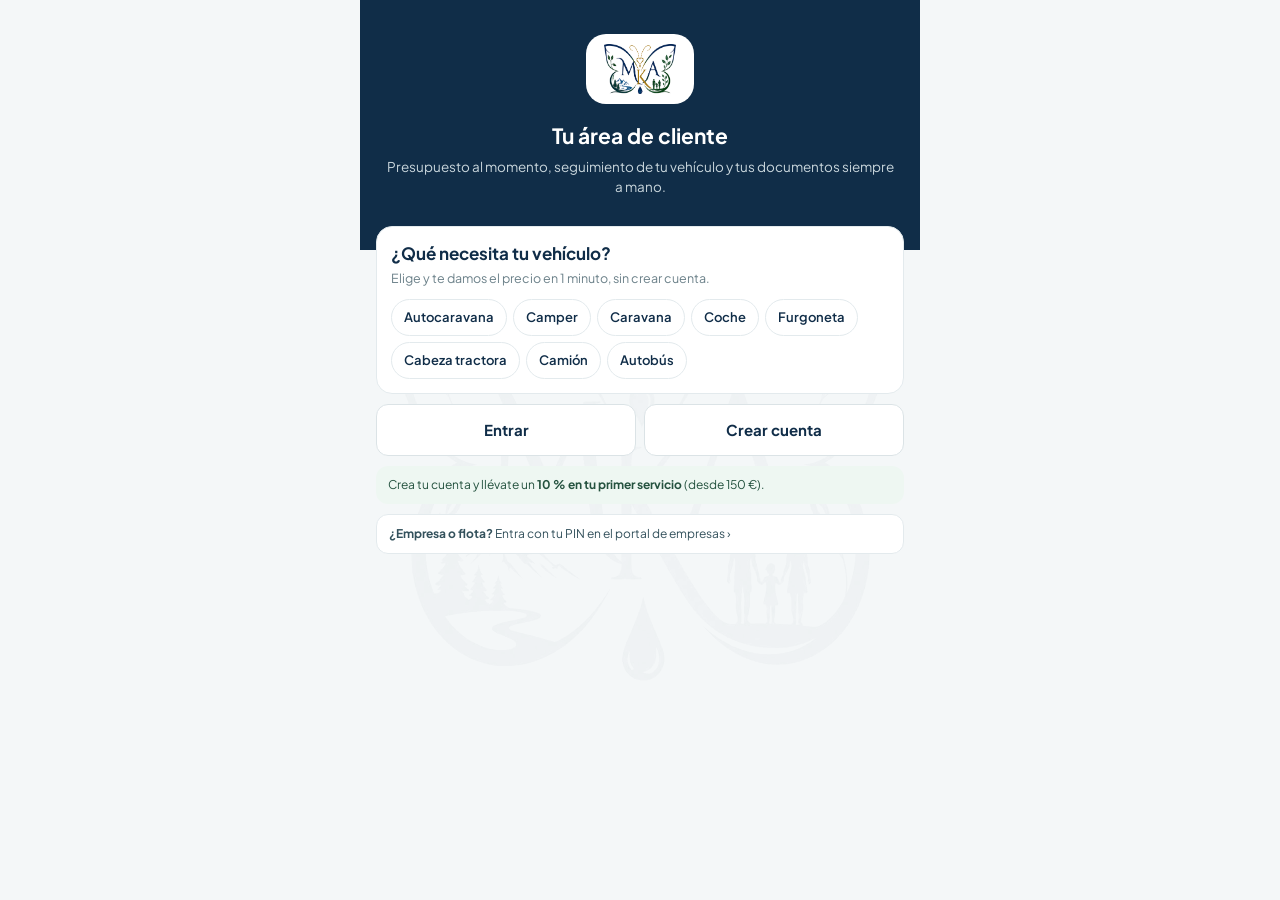
==== cliente.html @ a280c0d6 "v3.9.1: une la procedencia de clientes con los bonos comprables, explicaciones del presupuesto y mon" ====
<!doctype html>
<html lang="es">
<head>
<meta charset="utf-8">
<meta name="viewport" content="width=device-width,initial-scale=1,viewport-fit=cover">
<title>Efecto Mariposa · Tu área de cliente</title>
<meta name="theme-color" content="#ffffff">
<meta name="description" content="Pide tu presupuesto de limpieza de autocaravana, camper, caravana o coche en 1 minuto y sigue tu servicio.">
<link rel="icon" type="image/png" href="icons/favicon.png">
<link rel="apple-touch-icon" href="icons/apple-touch-icon.png">
<link rel="preconnect" href="https://fonts.googleapis.com">
<link rel="stylesheet" href="https://fonts.googleapis.com/css2?family=Plus+Jakarta+Sans:wght@400;500;600;700&display=swap">
<link rel="stylesheet" href="cliente.css?v=3.9.1">
</head>
<body>
<img class="wm" src="icons/watermark.png" alt="" aria-hidden="true">
<div id="app"></div>
<script src="config.js?v=3.9.1"></script>
<script src="cliente.js?v=3.9.1"></script>
</body>
</html>
---- cliente.css ----
:root{--navy:#102d48;--green:#1f7a58;--green-d:#176447;--gold:#ac812e;--bg:#f4f7f8;--ink:#1d3340;--muted:#6b8089;--line:#e3eaed;--soft:#eef7f2;--warn:#fdf6e6;--warn-i:#7a5a12;--bad:#a32d2d}
*{box-sizing:border-box;-webkit-tap-highlight-color:transparent}
html,body{margin:0;background:var(--bg);color:var(--ink);font:15px/1.45 'Plus Jakarta Sans',-apple-system,BlinkMacSystemFont,'Segoe UI',Roboto,Arial,sans-serif;-webkit-font-smoothing:antialiased}
button,input,select,textarea{font:inherit;color:inherit}
a{color:var(--green)}
h1,h2,h3,p{margin:0}
.wm{position:fixed;width:min(520px,110vw);left:50%;top:52%;transform:translate(-50%,-50%);opacity:.045;pointer-events:none;z-index:0}
#app{position:relative;z-index:1;max-width:560px;margin:0 auto;min-height:100vh;padding-bottom:110px}
.top{background:#fff;border-bottom:1px solid var(--line);padding:12px 16px;display:flex;align-items:center;gap:10px;position:sticky;top:0;z-index:5}
.top img{height:34px}
.top .tt{flex:1;min-width:0}
.top small{display:block;font-size:11px;color:var(--muted);letter-spacing:.5px;text-transform:uppercase}
.top b{display:block;font-size:16px;color:var(--navy);white-space:nowrap;overflow:hidden;text-overflow:ellipsis}
.ib{width:40px;height:40px;border-radius:12px;border:1px solid var(--line);background:#fff;display:flex;align-items:center;justify-content:center;cursor:pointer;flex:none;color:var(--navy);text-decoration:none;font-size:20px}
.pad{padding:12px 16px;display:flex;flex-direction:column;gap:10px}
.card{background:#fff;border:1px solid var(--line);border-radius:16px;padding:14px}
.hero{background:var(--navy);color:#fff;padding:34px 24px 54px;text-align:center}
.hero .lg{background:#fff;border-radius:20px;padding:10px 18px;display:inline-block}
.hero .lg img{height:50px;display:block}
.hero h1{font-size:21px;margin-top:12px}
.hero p{color:#c9d6dc;font-size:13.5px;margin-top:6px}
.lift{margin-top:-36px}
.btn{display:block;width:100%;border:0;border-radius:12px;padding:14px;font-weight:700;font-size:15px;cursor:pointer;text-align:center;text-decoration:none;background:var(--green);color:#fff}
.btn:disabled{opacity:.5;cursor:default}
.btn.navy{background:var(--navy)}.btn.gold{background:var(--gold)}
.btn.ghost{background:#fff;color:var(--navy);border:1px solid #dbe3e6}
.btn.sm{padding:9px 12px;font-size:13px;width:auto;display:inline-block}
.f{display:block;font-size:12px;color:#5b7079;font-weight:600}
.in{display:block;width:100%;margin-top:5px;min-height:44px;border:1px solid #dbe3e6;border-radius:12px;padding:10px 14px;font-size:15px;background:#fff}
textarea.in{min-height:80px;resize:vertical}
.ck{display:flex;gap:10px;align-items:flex-start;font-size:12.5px;color:#33515c;cursor:pointer}
.ck input{width:18px;height:18px;margin-top:1px;accent-color:var(--green);flex:none}
.seg{display:flex;background:#e9eff1;border-radius:12px;padding:4px;gap:2px}
.seg button{flex:1;border:0;border-radius:9px;padding:9px 4px;font-size:13px;font-weight:600;cursor:pointer;background:transparent;color:var(--navy)}
.seg button.on{background:#fff}
.h{font-size:13.5px;font-weight:700;color:var(--navy);margin:10px 2px 2px}
.h small{display:block;font-weight:500;font-size:11.5px;color:var(--muted)}
.chips{display:flex;flex-wrap:wrap;gap:6px}
.chip{border:1px solid var(--line);background:#fff;border-radius:20px;padding:8px 12px;font-size:13px;font-weight:600;cursor:pointer;color:var(--navy)}
.chip.on{background:var(--green);border-color:var(--green);color:#fff}
.chip:disabled{opacity:.45;cursor:default}
.chip i{font-style:normal;font-weight:700;margin-left:6px;opacity:.85}
.opt{width:100%;text-align:left;border:1px solid var(--line);background:#fff;border-radius:14px;padding:11px 13px;display:flex;gap:10px;align-items:center;cursor:pointer}
.opt.on{background:var(--soft);border:2px solid var(--green);padding:10px 12px}
.opt:disabled{opacity:.5;cursor:default}
.opt .dot{width:20px;height:20px;border-radius:50%;border:2px solid #c5d1d6;flex:none}
.opt.on .dot{border:6px solid var(--green)}
.opt.chk .dot{border-radius:6px;display:flex;align-items:center;justify-content:center;font-size:13px;font-weight:700;color:#fff}
.opt.chk.on .dot{border:2px solid var(--green);background:var(--green)}
.opt .t{flex:1;min-width:0}.opt b{display:block;font-size:14px;color:var(--navy)}.opt span{display:block;font-size:12px;color:var(--muted);line-height:1.35}
.opt .p{font-weight:700;font-size:13px;color:var(--navy);white-space:nowrap}
.bar{position:fixed;left:0;right:0;bottom:0;z-index:6;background:#fff;border-top:1px solid var(--line);padding:10px 16px calc(14px + env(safe-area-inset-bottom,0px))}
.bar .in2{max-width:528px;margin:0 auto}
.bar .row{display:flex;gap:12px;align-items:center}
.bar .tot{flex:1}.bar .tot small{display:block;font-size:11px;color:var(--muted)}.bar .tot b{font-size:21px;color:var(--navy)}
.bar .dsc{display:flex;justify-content:space-between;font-size:11.5px;margin-bottom:3px;color:var(--muted)}
.bar .dsc.on{color:var(--green)}
.bar .btn{width:auto;padding:13px 20px}
.note{font-size:12px;line-height:1.5;border-radius:12px;padding:10px 12px;background:var(--soft);color:#24523f}
.note.warn{background:var(--warn);color:var(--warn-i)}
.note.info{background:#fff;border:1px solid var(--line);color:#33515c}
.grid2{display:grid;grid-template-columns:repeat(2,minmax(0,1fr));gap:8px}
.slot{height:110px;border-radius:14px;border:2px dashed #b9c9cf;background:#fff;display:flex;flex-direction:column;align-items:center;justify-content:center;gap:4px;cursor:pointer;position:relative;overflow:hidden;padding:6px;text-align:center}
.slot b{font-size:12.5px;color:var(--navy)}.slot span{font-size:11px;color:var(--muted)}
.slot.done{border:2px solid var(--green)}
.slot img{position:absolute;inset:0;width:100%;height:100%;object-fit:cover}
.slot .ok{position:absolute;right:6px;top:6px;background:var(--green);color:#fff;border-radius:10px;font-size:11px;font-weight:700;padding:2px 7px}
.lines{font-size:13.5px}
.lines div{display:flex;justify-content:space-between;gap:10px;padding:7px 0;border-bottom:1px solid #eef2f4}
.lines b{white-space:nowrap}
.lines .d{color:var(--green)}
.lines .tt{background:var(--navy);color:#fff;border-radius:10px;padding:11px 12px;margin-top:6px;border:0}
.lines .tt b{font-size:18px}
.steps .s{display:flex;gap:10px;align-items:flex-start;padding:5px 0}
.steps .k{width:22px;height:22px;border-radius:50%;flex:none;display:flex;align-items:center;justify-content:center;font-size:12px;font-weight:700;color:#fff;background:#c5d1d6}
.steps .s.done .k{background:var(--green)}.steps .s.now .k{background:var(--gold)}
.steps .s b{font-size:13.5px;color:var(--navy)}.steps .s div span{display:block;font-size:11.5px;color:var(--muted)}
.st{font-size:11px;font-weight:700;padding:5px 9px;border-radius:20px;background:var(--warn);color:var(--warn-i);white-space:nowrap}
.st.ok{background:var(--soft);color:var(--green)}.st.bad{background:#fdecec;color:var(--bad)}
.chat{display:flex;flex-direction:column;gap:6px;max-height:340px;overflow:auto}
.msg{max-width:84%;border-radius:14px;padding:8px 11px;font-size:13.5px;line-height:1.4}
.msg small{display:block;font-size:10.5px;opacity:.7;margin-top:2px}
.msg.c{align-self:flex-end;background:var(--green);color:#fff;border-bottom-right-radius:4px}
.msg.e{align-self:flex-start;background:#eef2f4;border-bottom-left-radius:4px}
.msg.s{align-self:center;background:transparent;color:var(--muted);font-size:12px;text-align:center}
.promo{background:var(--navy);color:#fff;border-radius:16px;padding:16px;position:relative;overflow:hidden}
.promo .badge{position:absolute;right:-14px;top:-14px;width:84px;height:84px;border-radius:50%;background:var(--gold);display:flex;align-items:flex-end;padding:0 0 18px 16px;font-size:19px;font-weight:700}
.promo h3{font-size:16px;max-width:215px}.promo p{font-size:12px;color:#c9d6dc;margin:4px 0 10px;max-width:270px;line-height:1.5}
.li{display:flex;gap:12px;align-items:center;padding:12px 0;border-bottom:1px solid #eef2f4;text-decoration:none;color:inherit;cursor:pointer}
.li:last-child{border-bottom:0}
.li .g{flex:1;min-width:0}.li b{display:block;font-size:14px;color:var(--navy)}.li span{display:block;font-size:12px;color:var(--muted)}
.toast{position:fixed;left:50%;bottom:120px;transform:translateX(-50%);background:var(--navy);color:#fff;border-radius:12px;padding:10px 16px;font-size:13.5px;z-index:20;max-width:90vw;box-shadow:0 6px 20px rgba(0,0,0,.18)}
.toast.err{background:var(--bad)}
.muted{color:var(--muted)}.small{font-size:12.5px}.center{text-align:center}
.spin{width:28px;height:28px;border:3px solid #dbe3e6;border-top-color:var(--green);border-radius:50%;animation:sp 1s linear infinite;margin:40px auto}
@keyframes sp{to{transform:rotate(360deg)}}
.prep li{margin:4px 0;font-size:13px}
details summary{cursor:pointer;font-weight:700;color:var(--navy);font-size:13.5px}

.wcard{position:relative;overflow:hidden;border-radius:18px;padding:16px;color:#fff;background:linear-gradient(135deg,#102d48,#1c4a6e);box-shadow:0 6px 18px rgba(16,45,72,.18)}
.wcard.gift{background:linear-gradient(135deg,#ac812e,#d1a64e)}
.wcard.off{filter:grayscale(.7);opacity:.7}
.wcard .wtop{display:flex;justify-content:space-between;font-size:11px;letter-spacing:1.2px;opacity:.9;font-weight:600}
.wcard .wst{background:rgba(255,255,255,.2);border-radius:20px;padding:2px 9px;letter-spacing:0}
.wcard .wname{font-size:17px;font-weight:700;margin-top:8px}
.wcard .wsub{font-size:12px;opacity:.88;margin-top:4px;line-height:1.45}
.wcard .wamt{font-size:34px;font-weight:700;margin-top:6px}
.wcard .wcode{display:inline-block;font-size:17px;letter-spacing:3px;font-weight:700;background:rgba(255,255,255,.18);border:1px dashed rgba(255,255,255,.7);border-radius:10px;padding:4px 12px;margin-top:4px}
.wcard .wvis{display:flex;gap:6px;margin-top:10px}
.wcard .wvis span{flex:1;height:30px;border-radius:9px;background:rgba(255,255,255,.14);display:flex;align-items:center;justify-content:center;font-size:12px;font-weight:700}
.wcard .wvis span.on{background:#1f7a58}
.wcard .wbar{height:6px;border-radius:4px;background:rgba(255,255,255,.2);margin-top:10px;overflow:hidden}
.wcard .wbar i{display:block;height:100%;background:#7fd1ad}
.wcard .wpay{background:#fff;color:var(--ink);border-radius:12px;padding:10px 12px;margin-top:10px;font-size:13px;line-height:1.5}
.wcard .stamp{position:absolute;right:14px;top:40px;transform:rotate(-14deg);border:3px solid #fff;border-radius:8px;padding:2px 10px;font-weight:800;letter-spacing:3px;font-size:18px;opacity:.9}
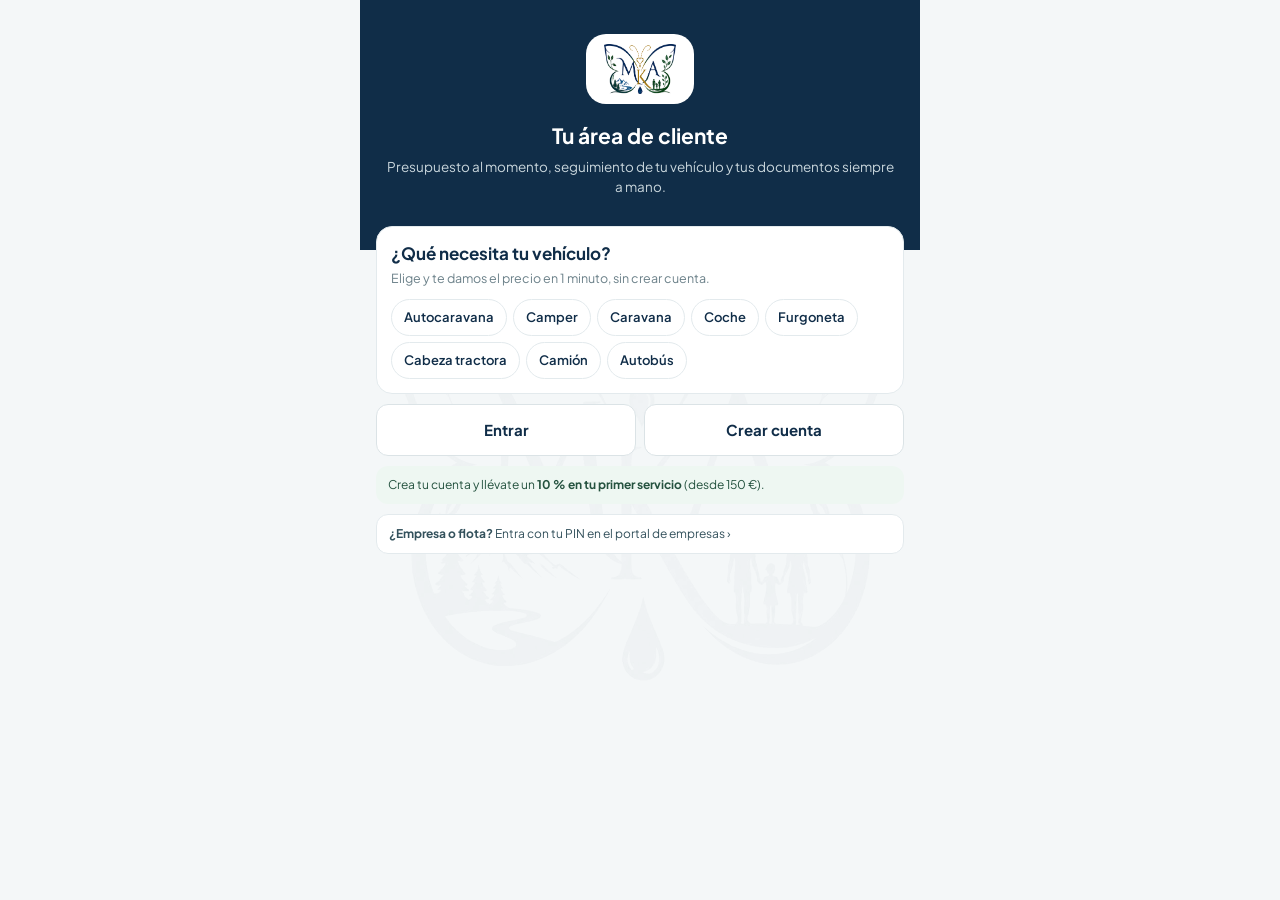
==== commit d93454b8: "v4.0: hilo único solicitud → servicio → entrega → cliente, «Para atender hoy», buscador de clientes," ====
--- a/cliente.html
+++ b/cliente.html
@@ -10,12 +10,12 @@
 <link rel="apple-touch-icon" href="icons/apple-touch-icon.png">
 <link rel="preconnect" href="https://fonts.googleapis.com">
 <link rel="stylesheet" href="https://fonts.googleapis.com/css2?family=Plus+Jakarta+Sans:wght@400;500;600;700&display=swap">
-<link rel="stylesheet" href="cliente.css?v=3.9.1">
+<link rel="stylesheet" href="cliente.css?v=4.0.0">
 </head>
 <body>
 <img class="wm" src="icons/watermark.png" alt="" aria-hidden="true">
 <div id="app"></div>
-<script src="config.js?v=3.9.1"></script>
-<script src="cliente.js?v=3.9.1"></script>
+<script src="config.js?v=4.0.0"></script>
+<script src="cliente.js?v=4.0.0"></script>
 </body>
 </html>
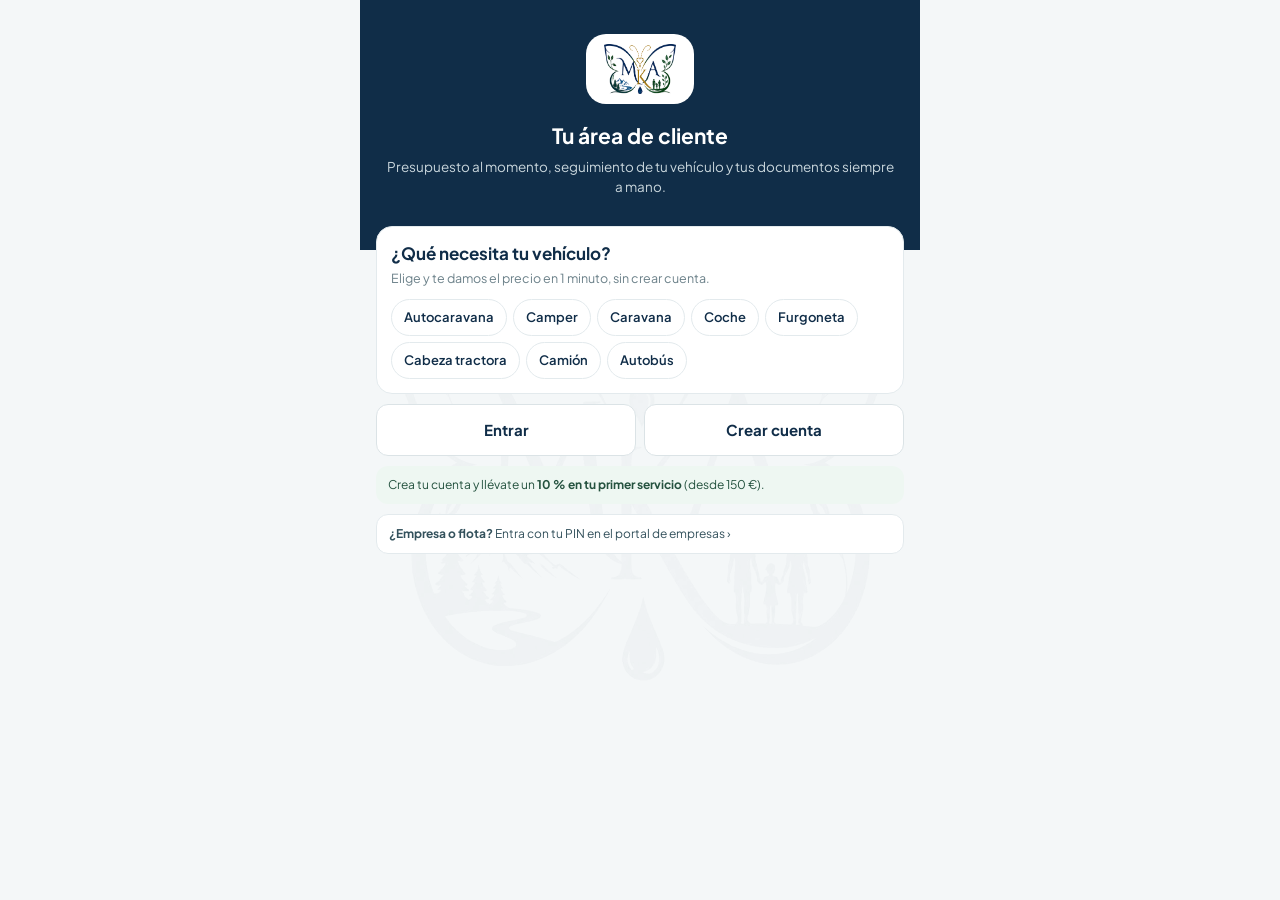
==== commit 8d4b4ef1: "v4.1: una sola puerta con correo y contraseña para particulares, empresas y colaboradores; colaborad" ====
--- a/cliente.html
+++ b/cliente.html
@@ -10,12 +10,12 @@
 <link rel="apple-touch-icon" href="icons/apple-touch-icon.png">
 <link rel="preconnect" href="https://fonts.googleapis.com">
 <link rel="stylesheet" href="https://fonts.googleapis.com/css2?family=Plus+Jakarta+Sans:wght@400;500;600;700&display=swap">
-<link rel="stylesheet" href="cliente.css?v=4.0.0">
+<link rel="stylesheet" href="cliente.css?v=4.1.0">
 </head>
 <body>
 <img class="wm" src="icons/watermark.png" alt="" aria-hidden="true">
 <div id="app"></div>
-<script src="config.js?v=4.0.0"></script>
-<script src="cliente.js?v=4.0.0"></script>
+<script src="config.js?v=4.1.0"></script>
+<script src="cliente.js?v=4.1.0"></script>
 </body>
 </html>
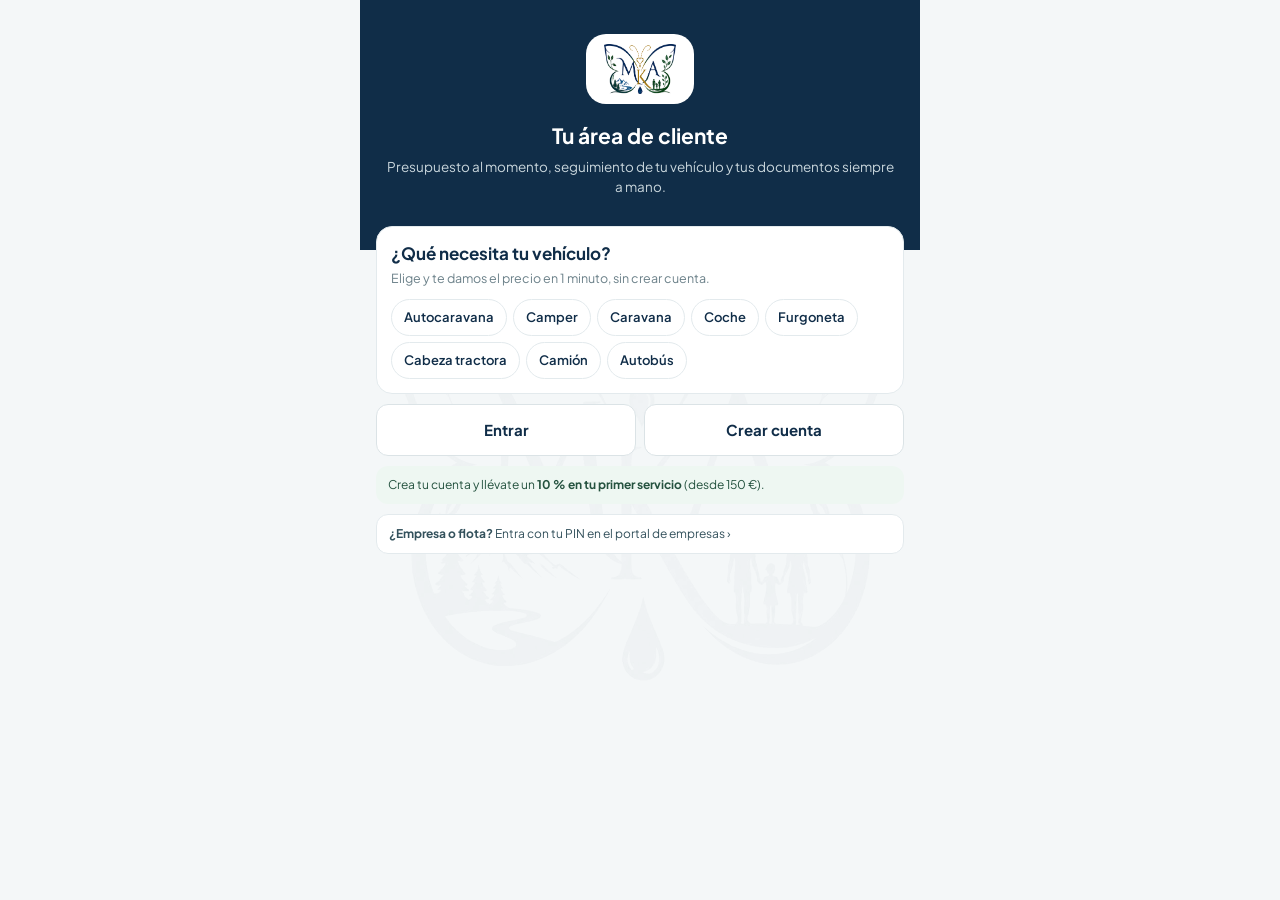
==== commit 068d7834: "v4.2: usar el bono desde el área de cliente en un toque (elige servicio, vehículo, lugar y día), vis" ====
--- a/cliente.html
+++ b/cliente.html
@@ -10,12 +10,12 @@
 <link rel="apple-touch-icon" href="icons/apple-touch-icon.png">
 <link rel="preconnect" href="https://fonts.googleapis.com">
 <link rel="stylesheet" href="https://fonts.googleapis.com/css2?family=Plus+Jakarta+Sans:wght@400;500;600;700&display=swap">
-<link rel="stylesheet" href="cliente.css?v=4.1.0">
+<link rel="stylesheet" href="cliente.css?v=4.2.0">
 </head>
 <body>
 <img class="wm" src="icons/watermark.png" alt="" aria-hidden="true">
 <div id="app"></div>
-<script src="config.js?v=4.1.0"></script>
-<script src="cliente.js?v=4.1.0"></script>
+<script src="config.js?v=4.2.0"></script>
+<script src="cliente.js?v=4.2.0"></script>
 </body>
 </html>
--- a/cliente.css
+++ b/cliente.css
@@ -113,3 +113,5 @@
 .wcard .wbar i{display:block;height:100%;background:#7fd1ad}
 .wcard .wpay{background:#fff;color:var(--ink);border-radius:12px;padding:10px 12px;margin-top:10px;font-size:13px;line-height:1.5}
 .wcard .stamp{position:absolute;right:14px;top:40px;transform:rotate(-14deg);border:3px solid #fff;border-radius:8px;padding:2px 10px;font-weight:800;letter-spacing:3px;font-size:18px;opacity:.9}
+.wuse{margin-top:10px;background:rgba(255,255,255,.18);border:1px solid rgba(255,255,255,.35);border-radius:10px;padding:9px 12px;text-align:center;font-weight:700;color:#fff}
+.wcard[data-bono]:active{transform:scale(.99)}
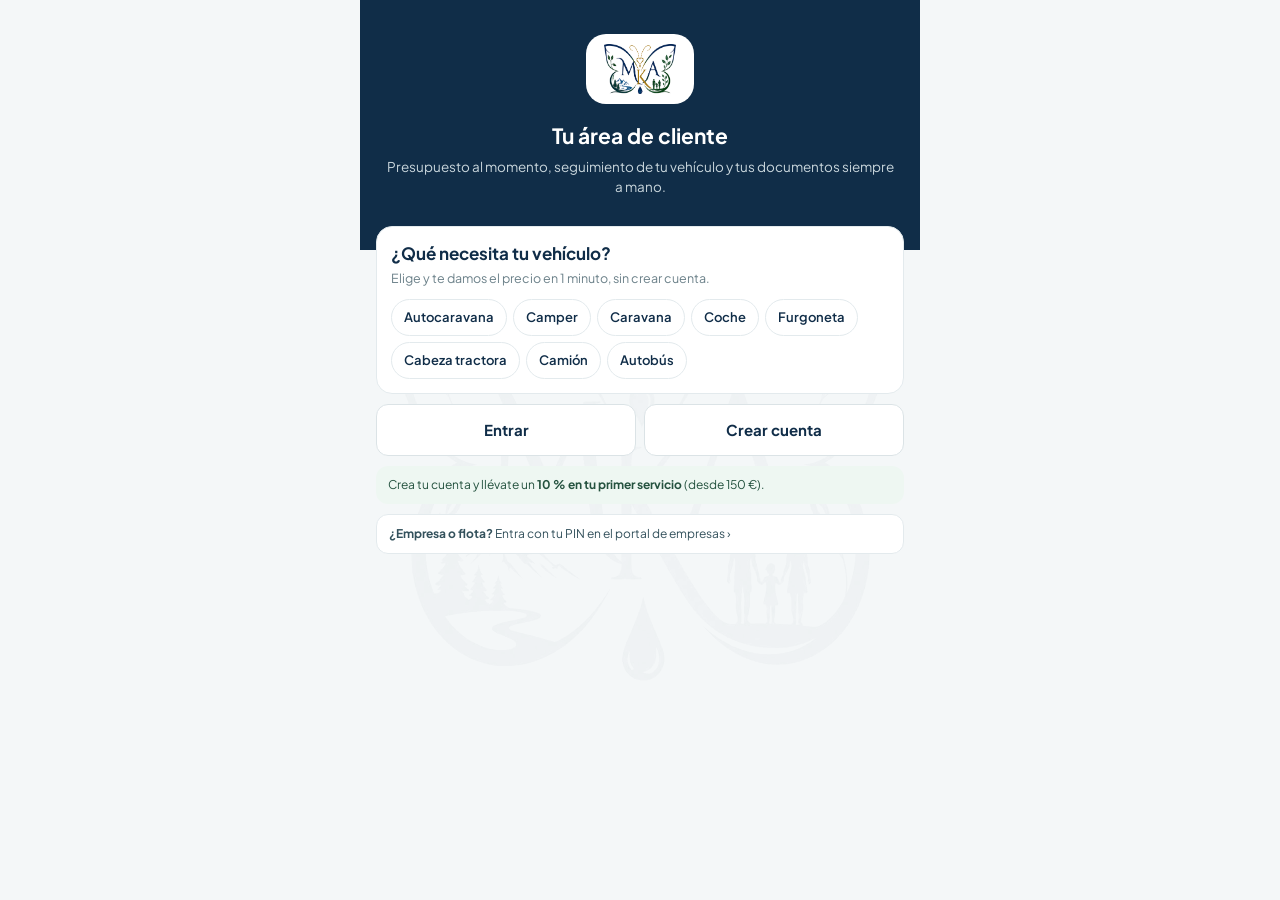
==== commit 08d290c3: "v4.2.2: un cliente (particular o empresa) que además es colaborador conserva su área y suma la pesta" ====
--- a/cliente.html
+++ b/cliente.html
@@ -10,12 +10,12 @@
 <link rel="apple-touch-icon" href="icons/apple-touch-icon.png">
 <link rel="preconnect" href="https://fonts.googleapis.com">
 <link rel="stylesheet" href="https://fonts.googleapis.com/css2?family=Plus+Jakarta+Sans:wght@400;500;600;700&display=swap">
-<link rel="stylesheet" href="cliente.css?v=4.2.0">
+<link rel="stylesheet" href="cliente.css?v=4.2.2">
 </head>
 <body>
 <img class="wm" src="icons/watermark.png" alt="" aria-hidden="true">
 <div id="app"></div>
-<script src="config.js?v=4.2.0"></script>
-<script src="cliente.js?v=4.2.0"></script>
+<script src="config.js?v=4.2.2"></script>
+<script src="cliente.js?v=4.2.2"></script>
 </body>
 </html>
